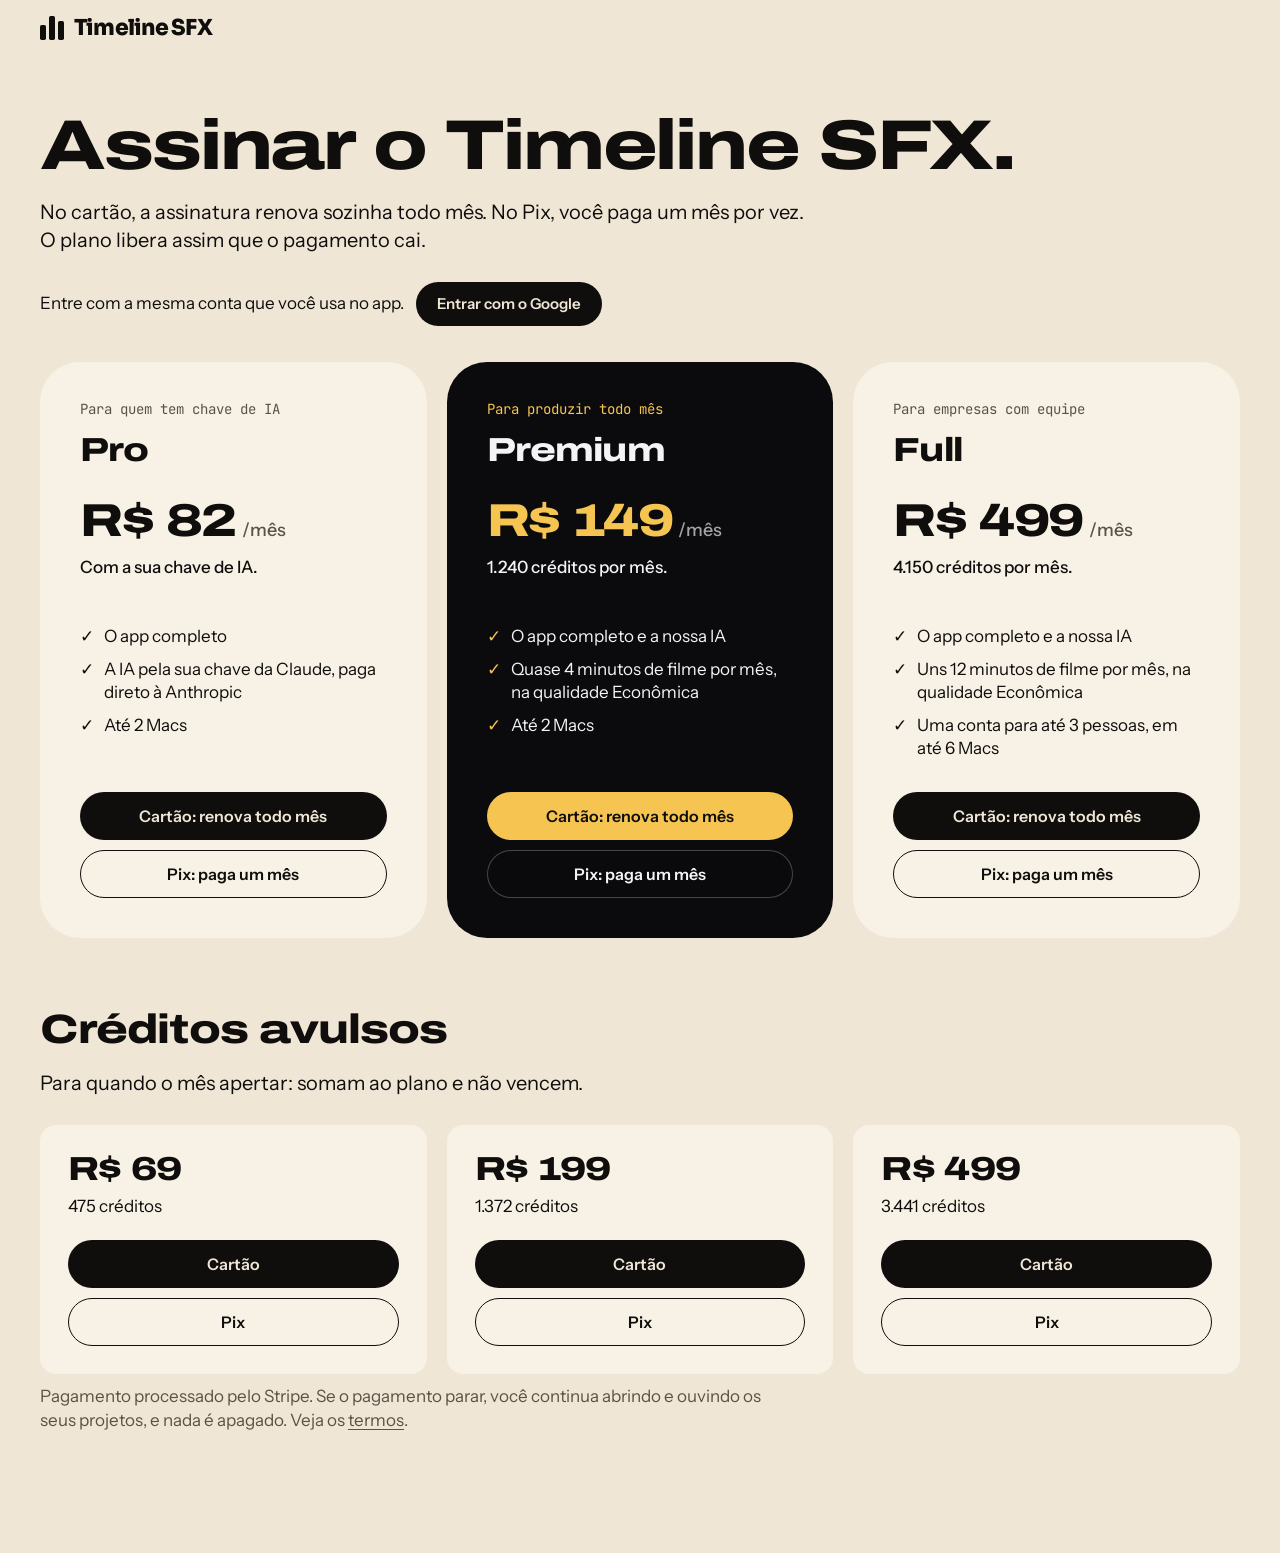
==== assinar.html @ 46980124 "Página de assinar com cartão e Pix pelo Stripe Co-Authored-By: Claude Opus 5.5 <noreply@anthropic.co" ====
<!doctype html>
<html lang="pt-BR">
<head>
<meta charset="utf-8">
<meta name="viewport" content="width=device-width, initial-scale=1">
<meta name="theme-color" content="#EFE6D6">
<link rel="icon" href="data:image/svg+xml,%3Csvg xmlns='http://www.w3.org/2000/svg' viewBox='0 0 32 32'%3E%3Crect width='32' height='32' rx='8' fill='%230B0B0D'/%3E%3Crect x='7' y='14' width='5' height='11' rx='1.5' fill='%23F5C451'/%3E%3Crect x='13.5' y='7' width='5' height='18' rx='1.5' fill='%23F5C451'/%3E%3Crect x='20' y='11' width='5' height='14' rx='1.5' fill='%23F5C451'/%3E%3C/svg%3E">
<link rel="preconnect" href="https://fonts.googleapis.com">
<link rel="preconnect" href="https://fonts.gstatic.com" crossorigin>
<link href="https://fonts.googleapis.com/css2?family=Archivo:wdth,wght@100..125,500..900&family=Instrument+Sans:wght@400..700&family=JetBrains+Mono:wght@400;600&family=Sora:wght@800&display=swap" rel="stylesheet">
<link rel="stylesheet" href="estilo.css">
<title>Assinar · Timeline SFX</title>
<meta name="description" content="Assine o Timeline SFX com cartão ou Pix.">
<meta name="robots" content="noindex">
</head>
<body>
<header class="topo">
  <a class="marca" href="./" aria-label="Timeline SFX, início">
    <span class="barras" aria-hidden="true"><i></i><i></i><i></i></span>
    <span class="nome">Timeline <b>SFX</b></span>
  </a>
</header>
<main class="assinar">
  <h1>Assinar o Timeline SFX.</h1>
  <p class="assinar-lead">No cartão, a assinatura renova sozinha todo mês. No Pix, você paga um mês por vez. O plano libera assim que o pagamento cai.</p>
  <p class="assinar-aviso" id="aviso" role="status" hidden></p>
  <div class="assinar-conta">
    <span id="conta-texto">Entre com a mesma conta que você usa no app.</span>
    <button class="botao botao--tinta botao--p" type="button" id="entrar">Entrar com o Google</button>
    <button class="botao botao--fio botao--p" type="button" id="portal" hidden>Trocar cartão ou cancelar</button>
    <button class="botao botao--fio botao--p" type="button" id="sair" hidden>Trocar de conta</button>
  </div>
  <div class="planos">
      <article class="plano" id="plano-Pro">
        <span class="etiqueta">Para quem tem chave de IA</span>
        <h3>Pro</h3>
        <p class="plano-preco">R$ 82<small>/mês</small></p>
        <p class="plano-nota">Com a sua chave de IA.</p>
        <ul>
          <li>O app completo</li>
          <li>A IA pela sua chave da Claude, paga direto à Anthropic</li>
          <li>Até 2 Macs</li>
        </ul>
        <div class="plano-formas">
          <button class="botao botao--tinta" type="button" data-pagar data-tipo="plano" data-plano="Pro" data-forma="cartao">Cartão: renova todo mês</button>
          <button class="botao botao--fio" type="button" data-pagar data-tipo="plano" data-plano="Pro" data-forma="pix">Pix: paga um mês</button>
        </div>
      </article>
      <article class="plano plano--destaque" id="plano-Premium">
        <span class="etiqueta">Para produzir todo mês</span>
        <h3>Premium</h3>
        <p class="plano-preco">R$ 149<small>/mês</small></p>
        <p class="plano-nota">1.240 créditos por mês.</p>
        <ul>
          <li>O app completo e a nossa IA</li>
          <li>Quase 4 minutos de filme por mês, na qualidade Econômica</li>
          <li>Até 2 Macs</li>
        </ul>
        <div class="plano-formas">
          <button class="botao botao--amarelo" type="button" data-pagar data-tipo="plano" data-plano="Premium" data-forma="cartao">Cartão: renova todo mês</button>
          <button class="botao botao--vidro" type="button" data-pagar data-tipo="plano" data-plano="Premium" data-forma="pix">Pix: paga um mês</button>
        </div>
      </article>
      <article class="plano" id="plano-Full">
        <span class="etiqueta">Para empresas com equipe</span>
        <h3>Full</h3>
        <p class="plano-preco">R$ 499<small>/mês</small></p>
        <p class="plano-nota">4.150 créditos por mês.</p>
        <ul>
          <li>O app completo e a nossa IA</li>
          <li>Uns 12 minutos de filme por mês, na qualidade Econômica</li>
          <li>Uma conta para até 3 pessoas, em até 6 Macs</li>
        </ul>
        <div class="plano-formas">
          <button class="botao botao--tinta" type="button" data-pagar data-tipo="plano" data-plano="Full" data-forma="cartao">Cartão: renova todo mês</button>
          <button class="botao botao--fio" type="button" data-pagar data-tipo="plano" data-plano="Full" data-forma="pix">Pix: paga um mês</button>
        </div>
      </article>
  </div>
  <section class="assinar-creditos" id="creditos">
    <h2>Créditos avulsos</h2>
    <p class="assinar-lead">Para quando o mês apertar: somam ao plano e não vencem.</p>
    <div class="creditos-lista">
      <article class="credito">
        <p class="credito-valor">R$ 69</p>
        <p class="credito-nota">475 créditos</p>
        <div class="plano-formas">
          <button class="botao botao--tinta" type="button" data-pagar data-tipo="creditos" data-valor="69" data-forma="cartao">Cartão</button>
          <button class="botao botao--fio" type="button" data-pagar data-tipo="creditos" data-valor="69" data-forma="pix">Pix</button>
        </div>
      </article>
      <article class="credito">
        <p class="credito-valor">R$ 199</p>
        <p class="credito-nota">1.372 créditos</p>
        <div class="plano-formas">
          <button class="botao botao--tinta" type="button" data-pagar data-tipo="creditos" data-valor="199" data-forma="cartao">Cartão</button>
          <button class="botao botao--fio" type="button" data-pagar data-tipo="creditos" data-valor="199" data-forma="pix">Pix</button>
        </div>
      </article>
      <article class="credito">
        <p class="credito-valor">R$ 499</p>
        <p class="credito-nota">3.441 créditos</p>
        <div class="plano-formas">
          <button class="botao botao--tinta" type="button" data-pagar data-tipo="creditos" data-valor="499" data-forma="cartao">Cartão</button>
          <button class="botao botao--fio" type="button" data-pagar data-tipo="creditos" data-valor="499" data-forma="pix">Pix</button>
        </div>
      </article>
    </div>
  </section>
  <p class="planos-miudo">Pagamento processado pelo Stripe. Se o pagamento parar, você continua abrindo e ouvindo os seus projetos, e nada é apagado. Veja os <a href="termos.html">termos</a>.</p>
</main>
<script src="vendor/supabase.js"></script>
<script src="config.js"></script>
<script type="module" src="assinar.js"></script>
</body>
</html>
---- estilo.css ----
/* Timeline SFX · site. Os valores e o porquê estão em DESIGN.md */
:root {
  --creme: #EFE6D6; --papel: #F7F1E6; --linha: #D9CCB4; --tinta: #0F0E0C; --tinta-2: #5A5345;
  --palco: #0B0B0D; --palco-2: #16161A; --marfim: #F4F4F6; --marfim-2: rgba(244, 244, 246, .66); --amarelo: #F5C451;
  --margem: 40px; --raio: 40px; --raio-p: 16px;
  --titulo: 'Archivo', 'Helvetica Neue', Arial, sans-serif;
  --texto: 'Instrument Sans', 'Helvetica Neue', Arial, sans-serif;
  --mono: 'JetBrains Mono', ui-monospace, Menlo, monospace;
  --logo: 'Sora', 'Helvetica Neue', Arial, sans-serif;
}
*, *::before, *::after { box-sizing: border-box; }
html { -webkit-text-size-adjust: 100%; }
html.lenis, html.lenis body { height: auto; }
.lenis.lenis-smooth { scroll-behavior: auto !important; }
.lenis.lenis-stopped { overflow: hidden; }
body { margin: 0; background: var(--creme); color: var(--tinta); font: 400 17px/1.5 var(--texto); -webkit-font-smoothing: antialiased; }
h1, h2, h3, p, ul, ol, figure { margin: 0; padding: 0; }
ul, ol { list-style: none; }
a { color: inherit; }
video, canvas, img { display: block; max-width: 100%; }
mark { background: var(--amarelo); color: var(--tinta); padding: 0 .14em; border-radius: .12em; -webkit-box-decoration-break: clone; box-decoration-break: clone; }
h1, h2 { font-family: var(--titulo); font-weight: 800; font-stretch: 125%; font-variation-settings: 'wdth' 125; letter-spacing: -.03em; line-height: .96; }
:focus-visible { outline: 3px solid var(--tinta); outline-offset: 3px; border-radius: 6px; }
.cena :focus-visible, .baixar :focus-visible, dialog :focus-visible, .video-palco :focus-visible, .videos :focus-visible { outline-color: var(--amarelo); }
.oculto { position: absolute; width: 1px; height: 1px; overflow: hidden; clip-path: inset(50%); white-space: nowrap; }
.pular { position: fixed; left: 12px; top: -60px; z-index: 50; background: var(--tinta); color: var(--creme); padding: 10px 16px; border-radius: 10px; }
.pular:focus { top: 12px; }

/* botões */
.botao { display: inline-flex; align-items: center; justify-content: center; gap: 10px; min-height: 48px; padding: 0 26px; border-radius: 999px; border: 1.5px solid transparent;
  font: 600 16px/1 var(--texto); text-decoration: none; cursor: pointer; transition: background-color .2s, color .2s, border-color .2s, transform .2s; }
.botao:active { transform: scale(.98); }
.botao svg { width: 22px; height: 22px; fill: none; stroke: currentColor; stroke-width: 2; stroke-linecap: round; stroke-linejoin: round; }
.botao--tinta { background: var(--tinta); color: var(--creme); }
.botao--tinta:hover { background: var(--amarelo); color: var(--tinta); }
.botao--fio { background: transparent; color: var(--tinta); border-color: var(--tinta); }
.botao--fio:hover { background: var(--tinta); color: var(--creme); }
.botao--amarelo { background: var(--amarelo); color: var(--tinta); }
.botao--amarelo:hover { background: var(--marfim); }
.botao--vidro { background: rgba(11, 11, 13, .62); color: var(--marfim); border-color: rgba(244, 244, 246, .26); }
.botao--vidro:hover { background: var(--marfim); color: var(--tinta); }
.botao--branco { background: var(--marfim); color: var(--tinta); }
.botao--branco:hover { background: var(--amarelo); }
.botao--p { min-height: 44px; padding: 0 20px; font-size: 15px; }
.botao--g { min-height: 60px; padding: 0 34px; font-size: 18px; }
.botao--branco svg { fill: initial; stroke: none; }

/* topo */
.topo { position: sticky; top: 0; z-index: 20; display: flex; align-items: center; gap: 32px; padding: 16px var(--margem); background: var(--creme); }
.topo { transition: transform .4s cubic-bezier(.2, .7, .2, 1); }
.topo--fora:not(:focus-within) { transform: translateY(-110%); }
.topo nav { display: flex; gap: 28px; margin-left: auto; }
.topo nav a { text-decoration: none; font-weight: 500; font-size: 16px; padding: 8px 0; }
.topo nav a:hover { text-decoration: underline; text-underline-offset: 4px; }
.marca { display: inline-flex; align-items: center; gap: 10px; text-decoration: none; color: inherit; --a: 24px; }
.barras { display: inline-flex; align-items: flex-end; gap: calc(var(--a) * .14); height: var(--a); }
.barras i { display: block; width: calc(var(--a) * .24); border-radius: calc(var(--a) * .07); background: var(--tinta); }
.barras i:nth-child(1) { height: 62%; } .barras i:nth-child(2) { height: 100%; } .barras i:nth-child(3) { height: 78%; }
.nome { font: 800 22px/1 var(--logo); letter-spacing: -.035em; white-space: nowrap; }
.nome b { font-weight: 800; }

/* herói */
.heroi { padding: 28px var(--margem) 0; }
/* a primeira linha mede 17,9 vezes o corpo: assim o título fica em duas linhas em qualquer largura */
.heroi h1 { font-size: clamp(2rem, calc((100vw - 2 * var(--margem)) / 17.9), 7.6rem); }
.heroi-pe { display: flex; justify-content: space-between; align-items: flex-end; gap: 48px; margin-top: 28px; }
.heroi-pe p { max-width: 54ch; font-size: 20px; line-height: 1.4; }
.heroi-acoes { display: flex; gap: 12px; flex: none; }
.video-cena { margin-top: 32px; perspective: 1600px; }
.video-palco { position: relative; aspect-ratio: 16 / 9; border-radius: var(--raio); overflow: hidden; background: var(--palco); transform-origin: 50% 0; will-change: transform;
  box-shadow: 0 40px 100px rgba(40, 28, 8, .28); }
.video-palco video { width: 100%; height: 100%; object-fit: cover; }
/* nas telas largas os botões moram na coluna vazia à esquerda do filme, sem cobrir imagem nem timeline */
.video-controles { position: absolute; left: 1.7%; top: 31%; width: 13.4%; display: flex; flex-direction: column; gap: 10px; }
.video-controles .botao { min-height: 44px; padding: 0 12px; font-size: 15px; white-space: nowrap; }
#som .corte { display: inline; } #som .onda { display: none; }
#som[aria-pressed="true"] .corte { display: none; } #som[aria-pressed="true"] .onda { display: inline; }
#som path:first-child { fill: currentColor; stroke: none; }
.legenda { margin-top: 14px; font-size: 15px; color: var(--tinta-2); }

/* manifesto */
.manifesto { padding: 150px var(--margem) 150px; }
.manifesto-texto { max-width: 25em; font: 500 clamp(1.75rem, 3.9vw, 4rem)/1.12 var(--texto); letter-spacing: -.02em; }
.manifesto-texto span { transition: none; }
.sons { display: grid; grid-template-columns: repeat(4, 1fr); gap: 10px 32px; margin-top: 88px; font: 800 clamp(1.05rem, 1.75vw, 1.7rem)/1.2 var(--titulo); font-stretch: 112%; font-variation-settings: 'wdth' 112; letter-spacing: -.015em; }
.nota { margin-top: 22px; font-size: 15px; color: var(--tinta-2); }

/* cena 3D */
.cena { height: 520vh; }
.cena-fixa { position: sticky; top: 0; height: 100vh; height: 100svh; padding: var(--inset, 20px); transition: none; }
.cena-palco { position: relative; width: 100%; height: 100%; overflow: hidden; background: var(--palco); color: var(--marfim); border-radius: var(--raio-cena, 40px); }
#cena3d { position: absolute; inset: 0; width: 100%; height: 100%; }
/* escurece o canto do texto: a timeline pode brilhar à vontade atrás dele */
.cena-palco::after { content: ''; position: absolute; inset: 0; z-index: 1; pointer-events: none; background: radial-gradient(70% 62% at 0% 100%, rgba(11, 11, 13, .9) 0%, rgba(11, 11, 13, .72) 46%, rgba(11, 11, 13, 0) 100%); }
.rotulos, .passos, .cena-barra { z-index: 2; }
.rotulos { position: absolute; inset: 0; pointer-events: none; }
.rotulos span { position: absolute; left: 0; top: 0; font: 400 13px/1 var(--mono); color: var(--marfim); white-space: nowrap; opacity: 0; will-change: transform, opacity; }
.passos { position: absolute; left: 48px; bottom: 56px; width: min(820px, calc(100% - 96px)); }
.passo { position: absolute; left: 0; bottom: 0; width: 100%; opacity: 0; transform: translateY(26px); will-change: transform, opacity; }
.passo-n { font: 400 15px/1 var(--mono); color: var(--amarelo); }
.passo h2 { margin-top: 14px; font-size: clamp(2.8rem, 6.4vw, 6.6rem); }
.passo p { margin-top: 16px; max-width: 36ch; font-size: 20px; line-height: 1.38; color: var(--marfim); }
.passo-dado { display: inline-block; margin-top: 18px; font: 400 15px/1 var(--mono); color: var(--marfim-2); }
.cena-barra { position: absolute; right: 48px; bottom: 60px; width: 160px; height: 2px; background: rgba(244, 244, 246, .2); }
.cena-barra i { display: block; height: 100%; width: 100%; background: var(--amarelo); transform: scaleX(0); transform-origin: 0 50%; }

/* modelo aberto */
.aberto { padding: 150px var(--margem) 0; }
.aberto-topo { display: grid; grid-template-columns: 1.5fr 1fr; gap: 48px; align-items: end; }
.aberto h2 { font-size: clamp(2.5rem, 5.5vw, 6.2rem); }
.aberto-topo p { font-size: 20px; line-height: 1.4; max-width: 40ch; }
.aberto-grade { display: grid; grid-template-columns: 1.1fr 1fr; gap: 20px; margin-top: 64px; }
.card--biblioteca { background: var(--palco); color: var(--marfim); border-radius: var(--raio); padding: 44px; display: flex; flex-direction: column; min-height: 460px; }
.etiqueta { font: 400 14px/1 var(--mono); color: var(--amarelo); }
.card--biblioteca h3 { margin-top: 18px; font: 800 clamp(1.8rem, 3vw, 2.9rem)/1.02 var(--titulo); font-stretch: 125%; font-variation-settings: 'wdth' 125; letter-spacing: -.025em; }
.card--biblioteca p { margin-top: 16px; max-width: 42ch; font-size: 19px; line-height: 1.4; color: var(--marfim-2); }
.bib-medidor { margin-top: 32px; }
.bib-rotulo { font: 600 14px/1 var(--mono); color: var(--amarelo); }
.bib-barras { display: flex; align-items: flex-end; gap: 6px; height: 96px; margin-top: 12px; border-bottom: 1px solid rgba(244, 244, 246, .26); }
.bib-barras i { flex: 1; height: calc(var(--n) * 8.33%); border-radius: 4px 4px 0 0; background: var(--amarelo); opacity: calc(.2 + var(--n) * .066); }
.bib-eixo { display: flex; justify-content: space-between; gap: 16px; margin-top: 10px; font: 400 14px/1.25 var(--mono); color: var(--marfim-2); }
.bib-dicas { margin-top: 36px; }
.bib-dicas h4 { font: 600 21px/1.2 var(--texto); }
.bib-dicas ol { counter-reset: dica; display: grid; gap: 12px; margin-top: 16px; max-width: 54ch; font-size: 18px; line-height: 1.38; }
.bib-dicas li { counter-increment: dica; display: grid; grid-template-columns: 30px 1fr; color: var(--marfim); }
.bib-dicas li::before { content: counter(dica); font: 600 16px/1.55 var(--mono); color: var(--amarelo); }
.arquivos { margin-top: auto; padding-top: 18px; display: grid; gap: 10px; font: 400 15px/1.3 var(--mono); }
.arquivos li::before { content: '✓'; color: var(--amarelo); margin-right: 12px; }
.conectores { display: grid; grid-auto-rows: 1fr; background: var(--papel); border-radius: var(--raio); padding: 12px 44px; }
.conectores li { display: flex; flex-direction: column; justify-content: center; gap: 4px; padding: 26px 0; border-top: 1px solid var(--linha); }
.conectores li:first-child { border-top: 0; }
.conectores b { font: 800 clamp(1.4rem, 2.2vw, 2.1rem)/1.1 var(--titulo); font-stretch: 118%; font-variation-settings: 'wdth' 118; letter-spacing: -.02em; }
.conectores span { font-size: 17px; color: var(--tinta-2); }

/* valores */
.valores { padding: 150px var(--margem) 150px; }
.valores h2 { font-size: clamp(2.5rem, 5.5vw, 6.2rem); }
.planos { display: grid; grid-template-columns: repeat(3, 1fr); gap: 20px; margin-top: 64px; }
.plano { display: flex; flex-direction: column; background: var(--papel); border-radius: var(--raio); padding: 40px; }
.plano--destaque { background: var(--palco); color: var(--marfim); }
.plano .etiqueta { color: var(--tinta-2); }
.plano--destaque .etiqueta { color: var(--amarelo); }
.plano h3 { margin-top: 18px; font: 800 clamp(1.7rem, 2.6vw, 2.6rem)/1.02 var(--titulo); font-stretch: 125%; font-variation-settings: 'wdth' 125; letter-spacing: -.025em; }
.plano-preco { margin-top: 30px; font: 800 clamp(2.4rem, 3.6vw, 4.4rem)/1 var(--titulo); font-stretch: 125%; font-variation-settings: 'wdth' 125; letter-spacing: -.03em; white-space: nowrap; }
.plano-preco small { margin-left: 6px; font: 500 18px/1 var(--texto); font-stretch: 100%; font-variation-settings: normal; letter-spacing: 0; color: var(--tinta-2); }
.plano--destaque .plano-preco { color: var(--amarelo); }
.plano--destaque .plano-preco small { color: var(--marfim-2); }
.plano-nota { margin-top: 12px; min-height: 2.8em; font-size: 17px; font-weight: 500; line-height: 1.4; }
.plano ul { display: grid; gap: 10px; margin: 22px 0 32px; font-size: 17px; line-height: 1.35; }
.plano li { display: grid; grid-template-columns: 24px 1fr; }
.plano li::before { content: '✓'; }
.plano--destaque li::before { color: var(--amarelo); }
.plano .botao { margin-top: auto; }
.planos-sons { margin-top: 32px; max-width: 68ch; font-size: 20px; line-height: 1.4; }
.planos-sons b { font-weight: 600; background: var(--amarelo); padding: 0 .14em; border-radius: .12em; }
.planos-miudo { margin-top: 10px; max-width: 68ch; font-size: 17px; line-height: 1.45; color: var(--tinta-2); }
.valores-grade { display: grid; grid-template-columns: 1fr 1.1fr; margin-top: 72px; border-top: 2px solid var(--tinta); }
.valor { padding: 40px 0 0; }
.valor--creditos { padding-left: 56px; border-left: 1px solid var(--linha); }
.valor--chaves { padding-right: 56px; }
.valor h3 { font: 600 20px/1.3 var(--texto); }
.valor-grande { margin: 26px 0 12px; font: 800 clamp(2.1rem, 4vw, 4.6rem)/1.05 var(--titulo); font-stretch: 125%; font-variation-settings: 'wdth' 125; letter-spacing: -.03em; }
.valor-grande b { background: var(--amarelo); padding: 0 .12em; border-radius: .1em; font-weight: 800; white-space: nowrap; }
.valor table { width: 100%; margin-top: 14px; border-collapse: collapse; }
.valor th, .valor td { padding: 18px 0; border-bottom: 1px solid var(--linha); text-align: left; font: 800 clamp(1.3rem, 2.3vw, 2.2rem)/1 var(--titulo); font-stretch: 118%; font-variation-settings: 'wdth' 118; letter-spacing: -.02em; }
.valor td { text-align: right; font: 500 clamp(1.05rem, 1.5vw, 1.4rem)/1 var(--texto); letter-spacing: 0; font-stretch: 100%; font-variation-settings: normal; }

/* baixar */
.baixar { padding: 0 20px 20px; }
.baixar-palco { background: var(--palco); color: var(--marfim); border-radius: var(--raio); padding: 96px 40px 44px; display: flex; flex-direction: column; align-items: center; text-align: center; }
.marca--grande { --a: clamp(52px, 8.6vw, 128px); gap: clamp(14px, 2vw, 30px); }
.marca--grande .barras i { background: var(--amarelo); box-shadow: 0 0 40px rgba(245, 196, 81, .45); }
.marca--grande .nome { font-size: clamp(2.7rem, 9.2vw, 9.4rem); letter-spacing: -.04em; }
.marca--grande .nome b { color: var(--amarelo); }
.baixar-caixa { margin-top: 56px; display: flex; flex-direction: column; align-items: center; width: 100%; max-width: 760px; }
.baixar-passos, .baixar-miudo { max-width: 560px; }
.baixar-caixa[hidden] { display: none; }
.baixar-frase { font-size: clamp(1.3rem, 2.2vw, 1.8rem); font-weight: 500; line-height: 1.25; margin-bottom: 26px; }
.baixar-miudo { margin-top: 16px; font-size: 15px; color: var(--marfim-2); }
.baixar-aviso { margin-top: 12px; font-size: 16px; color: var(--amarelo); min-height: 1.5em; }
.baixar-passos { margin-top: 28px; padding: 22px 26px; border-radius: var(--raio-p); background: var(--palco-2); text-align: left; counter-reset: p; display: grid; gap: 12px; font-size: 16px; line-height: 1.42; }
.baixar-passos li { counter-increment: p; display: grid; grid-template-columns: 26px 1fr; }
.baixar-passos li::before { content: counter(p); font: 600 15px/1.5 var(--mono); color: var(--amarelo); }
.link-sair { margin-top: 18px; background: none; border: 0; color: var(--marfim-2); font: 500 15px/1 var(--texto); text-decoration: underline; text-underline-offset: 3px; cursor: pointer; padding: 10px; }
.link-sair:hover { color: var(--marfim); }
.baixar-req { margin-top: 60px; font: 400 14px/1.4 var(--mono); color: var(--marfim-2); }

.rodape { display: flex; justify-content: space-between; gap: 16px; padding: 28px var(--margem); font-size: 15px; color: var(--tinta-2); }
.rodape a { text-underline-offset: 3px; }
.rodape-links { display: flex; flex-wrap: wrap; gap: 8px 24px; }

/* privacidade e termos */
.doc { max-width: 760px; margin: 0 auto; padding: 48px var(--margem) 110px; }
.doc h1 { font-size: clamp(2.4rem, 5.4vw, 4.4rem); }
.doc h2 { margin-top: 44px; font: 600 23px/1.3 var(--texto); font-stretch: 100%; font-variation-settings: normal; letter-spacing: 0; }
.doc p, .doc li { margin-top: 12px; }
.doc ul { list-style: disc; padding-left: 1.3em; }
.doc a { text-underline-offset: 3px; }
.doc-data { color: var(--tinta-2); font-size: 15px; margin-bottom: 28px; }

/* vídeos em pé (10/11): o overview e a apresentação; tocam no mesmo diálogo do review */
.videos { padding: 150px var(--margem) 0; }
.videos h2 { font-size: clamp(2.5rem, 5.5vw, 6.2rem); }
.videos-grade { display: grid; grid-template-columns: 1fr 1fr; gap: 20px; margin-top: 64px; }
.video-card { display: grid; grid-template-columns: minmax(150px, 240px) 1fr; gap: 32px; align-items: end; background: var(--palco); color: var(--marfim); border-radius: var(--raio); padding: 28px; }
.video-capa { position: relative; display: block; width: 100%; padding: 0; border: 0; border-radius: 20px; overflow: hidden; background: #000; cursor: pointer; aspect-ratio: 9 / 16; }
.video-capa img { display: block; width: 100%; height: 100%; object-fit: cover; transition: transform .5s ease; }
.video-capa:hover img { transform: scale(1.03); }
.video-play { position: absolute; left: 50%; top: 50%; width: 64px; height: 64px; margin: -32px 0 0 -32px; border-radius: 50%; background: var(--amarelo); color: var(--tinta); display: grid; place-items: center; }
.video-play svg { width: 24px; height: 24px; margin-left: 3px; fill: currentColor; }
.video-texto h3 { margin-top: 14px; font: 800 clamp(1.5rem, 2.2vw, 2.2rem)/1.04 var(--titulo); font-stretch: 125%; font-variation-settings: 'wdth' 125; letter-spacing: -.025em; }
.video-texto p { margin-top: 14px; max-width: 36ch; font-size: 18px; line-height: 1.4; color: var(--marfim-2); }
.video-texto .botao { margin-top: 24px; }

/* a página de assinar */
.assinar { padding: 56px var(--margem) 120px; }
.assinar h1 { font: 800 clamp(2.5rem, 5.5vw, 5.2rem)/.96 var(--titulo); font-stretch: 125%; font-variation-settings: 'wdth' 125; letter-spacing: -.03em; }
.assinar h2 { font: 800 clamp(1.8rem, 3.2vw, 3rem)/1 var(--titulo); font-stretch: 125%; font-variation-settings: 'wdth' 125; letter-spacing: -.025em; }
.assinar-lead { margin-top: 18px; max-width: 60ch; font-size: 20px; line-height: 1.4; }
.assinar-aviso { margin-top: 24px; padding: 16px 20px; border-radius: var(--raio-p); background: var(--amarelo); color: var(--tinta); font-size: 17px; font-weight: 600; line-height: 1.35; }
.assinar-conta { display: flex; flex-wrap: wrap; align-items: center; gap: 12px; margin-top: 28px; font-size: 17px; }
.assinar-conta [hidden] { display: none; }
.assinar .planos { margin-top: 36px; }
.plano-formas { display: grid; gap: 10px; margin-top: auto; }
.plano--escolhido { outline: 3px solid var(--amarelo); outline-offset: 3px; }
.plano-assinar { display: block; margin-top: 12px; text-align: center; font-size: 16px; font-weight: 600; text-underline-offset: 3px; }
.assinar-creditos { margin-top: 72px; }
.creditos-lista { display: grid; grid-template-columns: repeat(3, 1fr); gap: 20px; margin-top: 28px; }
.credito { display: flex; flex-direction: column; background: var(--papel); border-radius: var(--raio-p); padding: 28px; }
.credito-valor { font: 800 clamp(1.8rem, 2.6vw, 2.6rem)/1 var(--titulo); font-stretch: 125%; font-variation-settings: 'wdth' 125; letter-spacing: -.02em; }
.credito-nota { margin: 8px 0 20px; font-size: 17px; }
.assinar .planos-miudo a { text-underline-offset: 3px; }

/* review */
dialog#d-review { border: 0; padding: 0; background: transparent; max-width: none; max-height: none; }
dialog#d-review::backdrop { background: rgba(11, 11, 13, .9); }
dialog#d-review video { height: min(90vh, 900px); height: min(90svh, 900px); width: auto; border-radius: 22px; background: #000; }
.fechar { position: fixed; top: 18px; right: 18px; width: 48px; height: 48px; border-radius: 50%; border: 0; background: var(--marfim); color: var(--tinta); cursor: pointer; display: grid; place-items: center; }
.fechar svg { width: 22px; height: 22px; fill: none; stroke: currentColor; stroke-width: 2.2; stroke-linecap: round; }

@media (max-width: 1200px) {
  .video-palco { aspect-ratio: auto; }
  .video-palco video { aspect-ratio: 16 / 9; height: auto; }
  .video-controles { position: static; width: auto; flex-direction: row; justify-content: center; padding: 14px; background: var(--palco); }
  .video-controles .botao { padding: 0 22px; }
}
@media (max-width: 1100px) {
  .videos-grade { grid-template-columns: 1fr; }
  .planos { grid-template-columns: 1fr; }
  .creditos-lista { grid-template-columns: 1fr; }
  .plano--destaque { order: -1; }
  .plano-nota { min-height: 0; }
}
@media (max-width: 860px) {
  .topo nav { display: none; }
  .topo .botao { margin-left: auto; }
}
/* tela em pé: o começo das trilhas fica fora do quadro, então os nomes saem */
@media (max-aspect-ratio: 1/1) { .rotulos { display: none; } }
@media (max-width: 1000px) {
  .heroi-pe { flex-direction: column; align-items: flex-start; gap: 22px; }
  .aberto-topo, .aberto-grade { grid-template-columns: 1fr; }
  .aberto-topo { gap: 22px; }
  .sons { grid-template-columns: repeat(2, 1fr); }
  .valores-grade { grid-template-columns: 1fr; }
  .valor--creditos { padding-left: 0; border-left: 0; }
  .valor--chaves { padding-right: 0; padding-bottom: 40px; border-bottom: 1px solid var(--linha); }
}
@media (max-width: 680px) {
  :root { --margem: 20px; --raio: 28px; }
  body { font-size: 17px; }
  .topo { gap: 12px; padding-block: 12px; }
  .topo nav { display: none; }
  .topo .botao { margin-left: auto; }
  .nome { font-size: 20px; }
  .heroi { padding-top: 16px; }
  .heroi h1 { font-size: 10.1vw; }
  .heroi-pe p { font-size: 18px; }
  .heroi-acoes { width: 100%; flex-direction: column; }
  .heroi-acoes .botao { width: 100%; }
  .video-controles { flex-direction: column; }
  .video-controles .botao { width: 100%; }
  .cena-palco::after { background: linear-gradient(to top, rgba(11, 11, 13, .92) 0%, rgba(11, 11, 13, .7) 34%, rgba(11, 11, 13, 0) 62%); }
  .manifesto { padding-block: 96px; }
  .sons { margin-top: 56px; gap: 12px 18px; }
  .cena-fixa { padding: 10px; }
  .passos { left: 24px; bottom: 44px; width: calc(100% - 48px); }
  .passo p { font-size: 18px; }
  .cena-barra { left: 24px; right: 24px; width: auto; bottom: 24px; }
  .aberto { padding-top: 96px; }
  .card--biblioteca { padding: 30px; min-height: 0; }
  .conectores { padding: 4px 28px; }
  .arquivos { font-size: 13px; }
  .bib-dicas ol { font-size: 17px; }
  .bib-eixo { font-size: 12px; }
  .videos { padding-top: 96px; }
  .video-card { grid-template-columns: 118px 1fr; gap: 18px; padding: 20px; align-items: center; }
  .video-play { width: 46px; height: 46px; margin: -23px 0 0 -23px; }
  .video-play svg { width: 18px; height: 18px; }
  .video-texto .etiqueta { font-size: 12px; }
  .video-texto h3 { font-size: 1.35rem; }
  .video-texto p { font-size: 16px; }
  .video-texto .botao { width: 100%; padding: 0 14px; }
  .valores { padding-block: 96px; }
  .plano { padding: 30px; }
  .plano .botao { width: 100%; }
  .baixar { padding: 0 10px 10px; }
  .baixar-palco { padding: 64px 22px 32px; }
  .baixar-caixa .botao { width: 100%; }
  .rodape { flex-direction: column; }
}

/* sem movimento: tudo parado, os passos em lista */
.sem-movimento .cena { height: auto; }
.sem-movimento .cena-fixa { position: static; height: auto; padding: 20px var(--margem); }
.sem-movimento .cena-palco { height: auto; padding: 56px 40px; }
.sem-movimento #cena3d, .sem-movimento .rotulos, .sem-movimento .cena-barra { display: none; }
.sem-movimento .passos { position: static; width: 100%; display: grid; gap: 56px; }
.sem-movimento .passo { position: static; opacity: 1; transform: none; }
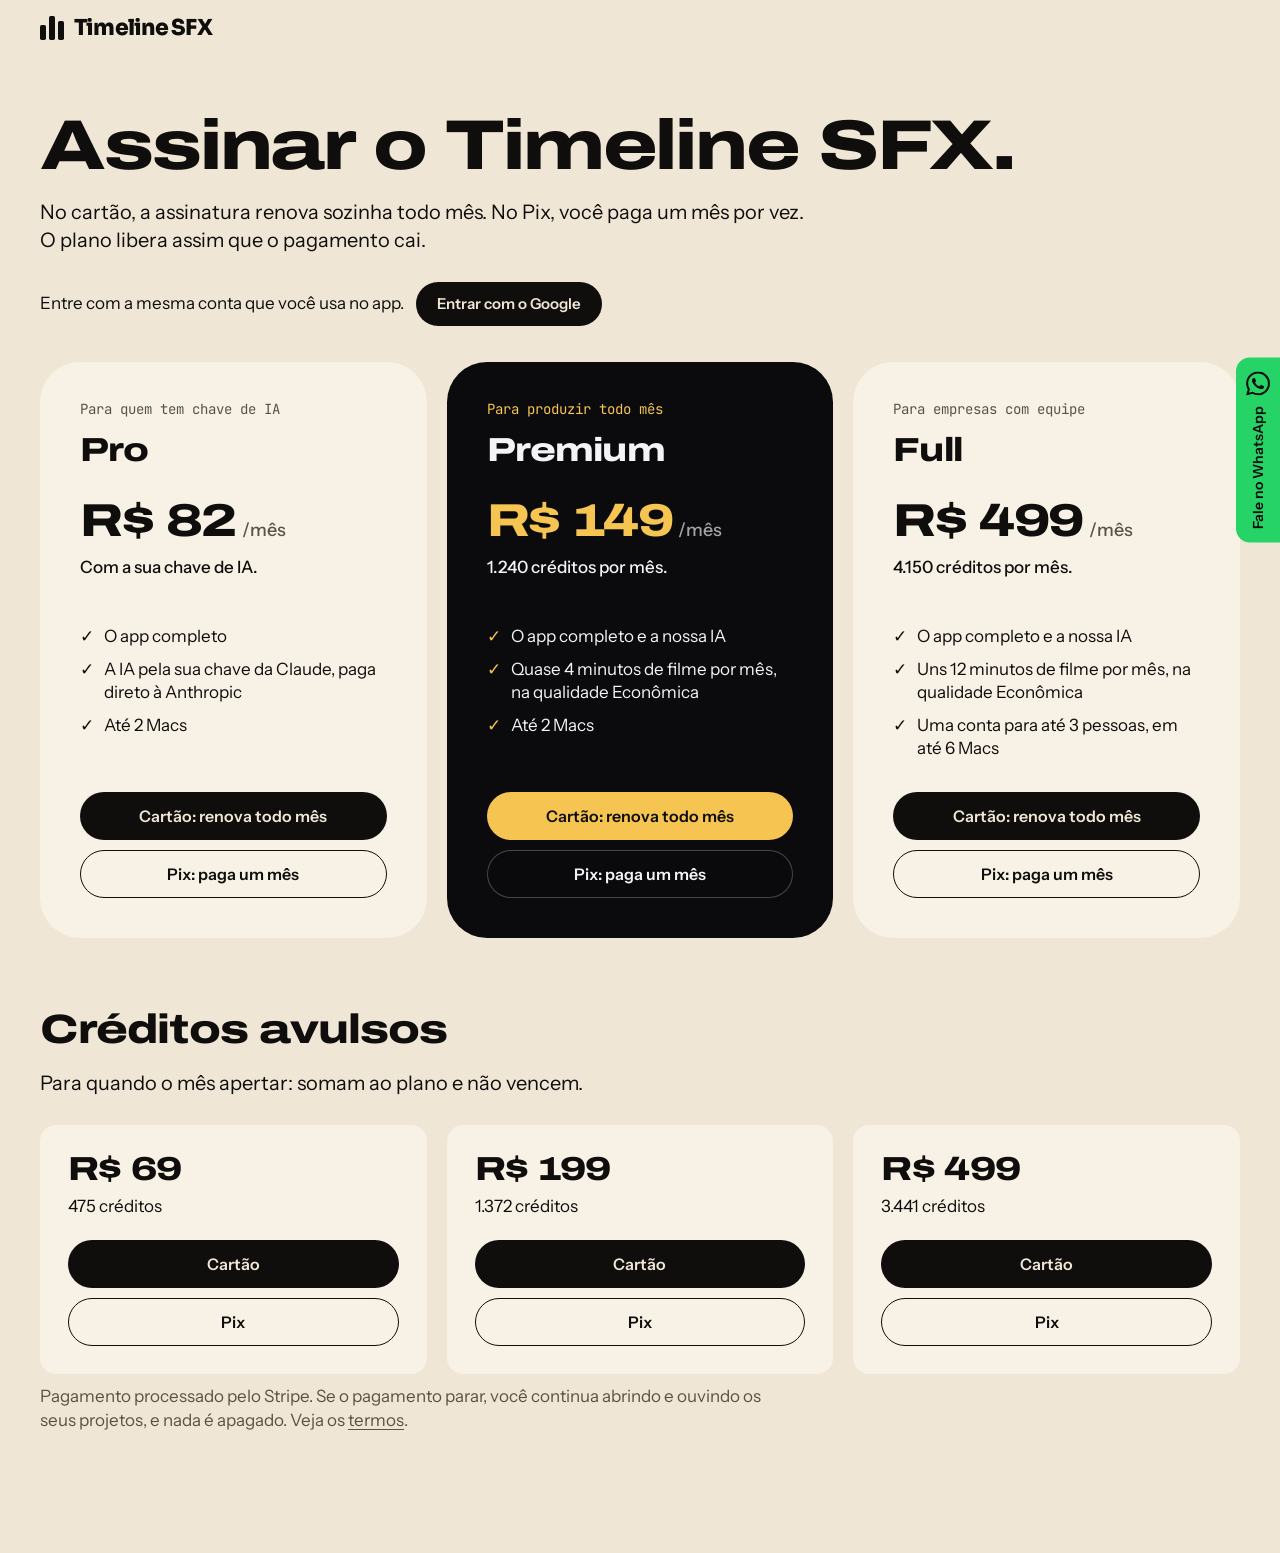
==== commit a73fe1f4: "WhatsApp na lateral do site Co-Authored-By: Claude Opus 5.5 <noreply@anthropic.com>" ====
--- a/assinar.html
+++ b/assinar.html
@@ -109,6 +109,11 @@
   </section>
   <p class="planos-miudo">Pagamento processado pelo Stripe. Se o pagamento parar, você continua abrindo e ouvindo os seus projetos, e nada é apagado. Veja os <a href="termos.html">termos</a>.</p>
 </main>
+<a class="whats" href="https://wa.me/5541991566444?text=Ol%C3%A1!%20Vim%20pelo%20site%20do%20Timeline%20SFX%20e%20quero%20saber%20mais." target="_blank" rel="noopener" aria-label="Falar pelo WhatsApp">
+  <svg viewBox="0 0 24 24" aria-hidden="true"><path d="M17.472 14.382c-.297-.149-1.758-.867-2.03-.967-.273-.099-.471-.148-.67.15-.197.297-.767.966-.94 1.164-.173.199-.347.223-.644.075-.297-.15-1.255-.463-2.39-1.475-.883-.788-1.48-1.761-1.653-2.059-.173-.297-.018-.458.13-.606.134-.133.298-.347.446-.52.149-.174.198-.298.298-.497.099-.198.05-.371-.025-.52-.075-.149-.669-1.612-.916-2.207-.242-.579-.487-.5-.669-.51-.173-.008-.371-.01-.57-.01-.198 0-.52.074-.792.372-.272.297-1.04 1.016-1.04 2.479 0 1.462 1.065 2.875 1.213 3.074.149.198 2.096 3.2 5.077 4.487.709.306 1.262.489 1.694.625.712.227 1.36.195 1.871.118.571-.085 1.758-.719 2.006-1.413.248-.694.248-1.289.173-1.413-.074-.124-.272-.198-.57-.347m-5.421 7.403h-.004a9.87 9.87 0 01-5.031-1.378l-.361-.214-3.741.982.998-3.648-.235-.374a9.86 9.86 0 01-1.51-5.26c.001-5.45 4.436-9.884 9.888-9.884 2.64 0 5.122 1.03 6.988 2.898a9.825 9.825 0 012.893 6.994c-.003 5.45-4.437 9.884-9.885 9.884m8.413-18.297A11.815 11.815 0 0012.05 0C5.495 0 .16 5.335.157 11.892c0 2.096.547 4.142 1.588 5.945L.057 24l6.305-1.654a11.882 11.882 0 005.683 1.448h.005c6.554 0 11.89-5.335 11.893-11.893a11.821 11.821 0 00-3.48-8.413z"/></svg>
+  <span>Fale no WhatsApp</span>
+</a>
+
 <script src="vendor/supabase.js"></script>
 <script src="config.js"></script>
 <script type="module" src="assinar.js"></script>
--- a/estilo.css
+++ b/estilo.css
@@ -101,7 +101,7 @@
 .passo h2 { margin-top: 14px; font-size: clamp(2.8rem, 6.4vw, 6.6rem); }
 .passo p { margin-top: 16px; max-width: 36ch; font-size: 20px; line-height: 1.38; color: var(--marfim); }
 .passo-dado { display: inline-block; margin-top: 18px; font: 400 15px/1 var(--mono); color: var(--marfim-2); }
-.cena-barra { position: absolute; right: 48px; bottom: 60px; width: 160px; height: 2px; background: rgba(244, 244, 246, .2); }
+.cena-barra { position: absolute; right: 48px; bottom: 84px; width: 160px; height: 2px; background: rgba(244, 244, 246, .2); }
 .cena-barra i { display: block; height: 100%; width: 100%; background: var(--amarelo); transform: scaleX(0); transform-origin: 0 50%; }
 
 /* modelo aberto */
@@ -198,6 +198,22 @@
 .doc a { text-underline-offset: 3px; }
 .doc-data { color: var(--tinta-2); font-size: 15px; margin-bottom: 28px; }
 
+/* o WhatsApp, preso na lateral direita */
+.whats { position: fixed; right: 0; top: 50%; z-index: 30; display: flex; flex-direction: column; align-items: center; gap: 10px; padding: 14px 10px; transform: translateY(-50%); border-radius: 14px 0 0 14px; background: #25D366; color: var(--tinta); font: 600 14px/1 var(--texto); text-decoration: none; transition: padding .25s ease; }
+.whats:hover { padding-right: 16px; }
+.whats:focus-visible { outline: 3px solid var(--tinta); outline-offset: 2px; }
+.whats svg { width: 24px; height: 24px; fill: currentColor; }
+.whats span { writing-mode: vertical-rl; transform: rotate(180deg); }
+
+/* a voz presa à rolagem (voz.js): o disco gira com a locução, para os dois lados */
+.voz { position: fixed; right: 20px; bottom: 20px; z-index: 30; display: inline-flex; align-items: center; gap: 10px; min-height: 48px; padding: 0 18px 0 7px; border-radius: 999px; border: 1.5px solid rgba(244, 244, 246, .24); background: var(--palco); color: var(--marfim); font: 600 15px/1 var(--texto); cursor: pointer; }
+.voz:hover { border-color: var(--amarelo); }
+.voz:focus-visible { outline-color: var(--amarelo); }
+.voz[aria-pressed="true"] { border-color: var(--amarelo); }
+.voz:disabled { opacity: .6; cursor: default; }
+.voz-disco { position: relative; flex: none; width: 34px; height: 34px; border-radius: 50%; background: radial-gradient(circle, var(--amarelo) 0 19%, var(--palco) 20% 25%, transparent 26%), repeating-radial-gradient(circle, #33333b 0 1px, #17171b 1px 3px); }
+.voz-disco::after { content: ''; position: absolute; left: 50%; top: 2px; width: 2px; height: 7px; margin-left: -1px; border-radius: 1px; background: var(--marfim); }
+
 /* vídeos em pé (10/11): o overview e a apresentação; tocam no mesmo diálogo do review */
 .videos { padding: 150px var(--margem) 0; }
 .videos h2 { font-size: clamp(2.5rem, 5.5vw, 6.2rem); }
@@ -284,15 +300,19 @@
   .manifesto { padding-block: 96px; }
   .sons { margin-top: 56px; gap: 12px 18px; }
   .cena-fixa { padding: 10px; }
-  .passos { left: 24px; bottom: 44px; width: calc(100% - 48px); }
+  .passos { left: 24px; bottom: 96px; width: calc(100% - 48px); }
   .passo p { font-size: 18px; }
-  .cena-barra { left: 24px; right: 24px; width: auto; bottom: 24px; }
+  .cena-barra { left: 24px; right: 24px; width: auto; bottom: 76px; }
   .aberto { padding-top: 96px; }
   .card--biblioteca { padding: 30px; min-height: 0; }
   .conectores { padding: 4px 28px; }
   .arquivos { font-size: 13px; }
   .bib-dicas ol { font-size: 17px; }
   .bib-eixo { font-size: 12px; }
+  .voz { right: 12px; bottom: 12px; }
+  .whats { padding: 11px 7px; }
+  .whats svg { width: 22px; height: 22px; }
+  .whats span { display: none; }
   .videos { padding-top: 96px; }
   .video-card { grid-template-columns: 118px 1fr; gap: 18px; padding: 20px; align-items: center; }
   .video-play { width: 46px; height: 46px; margin: -23px 0 0 -23px; }
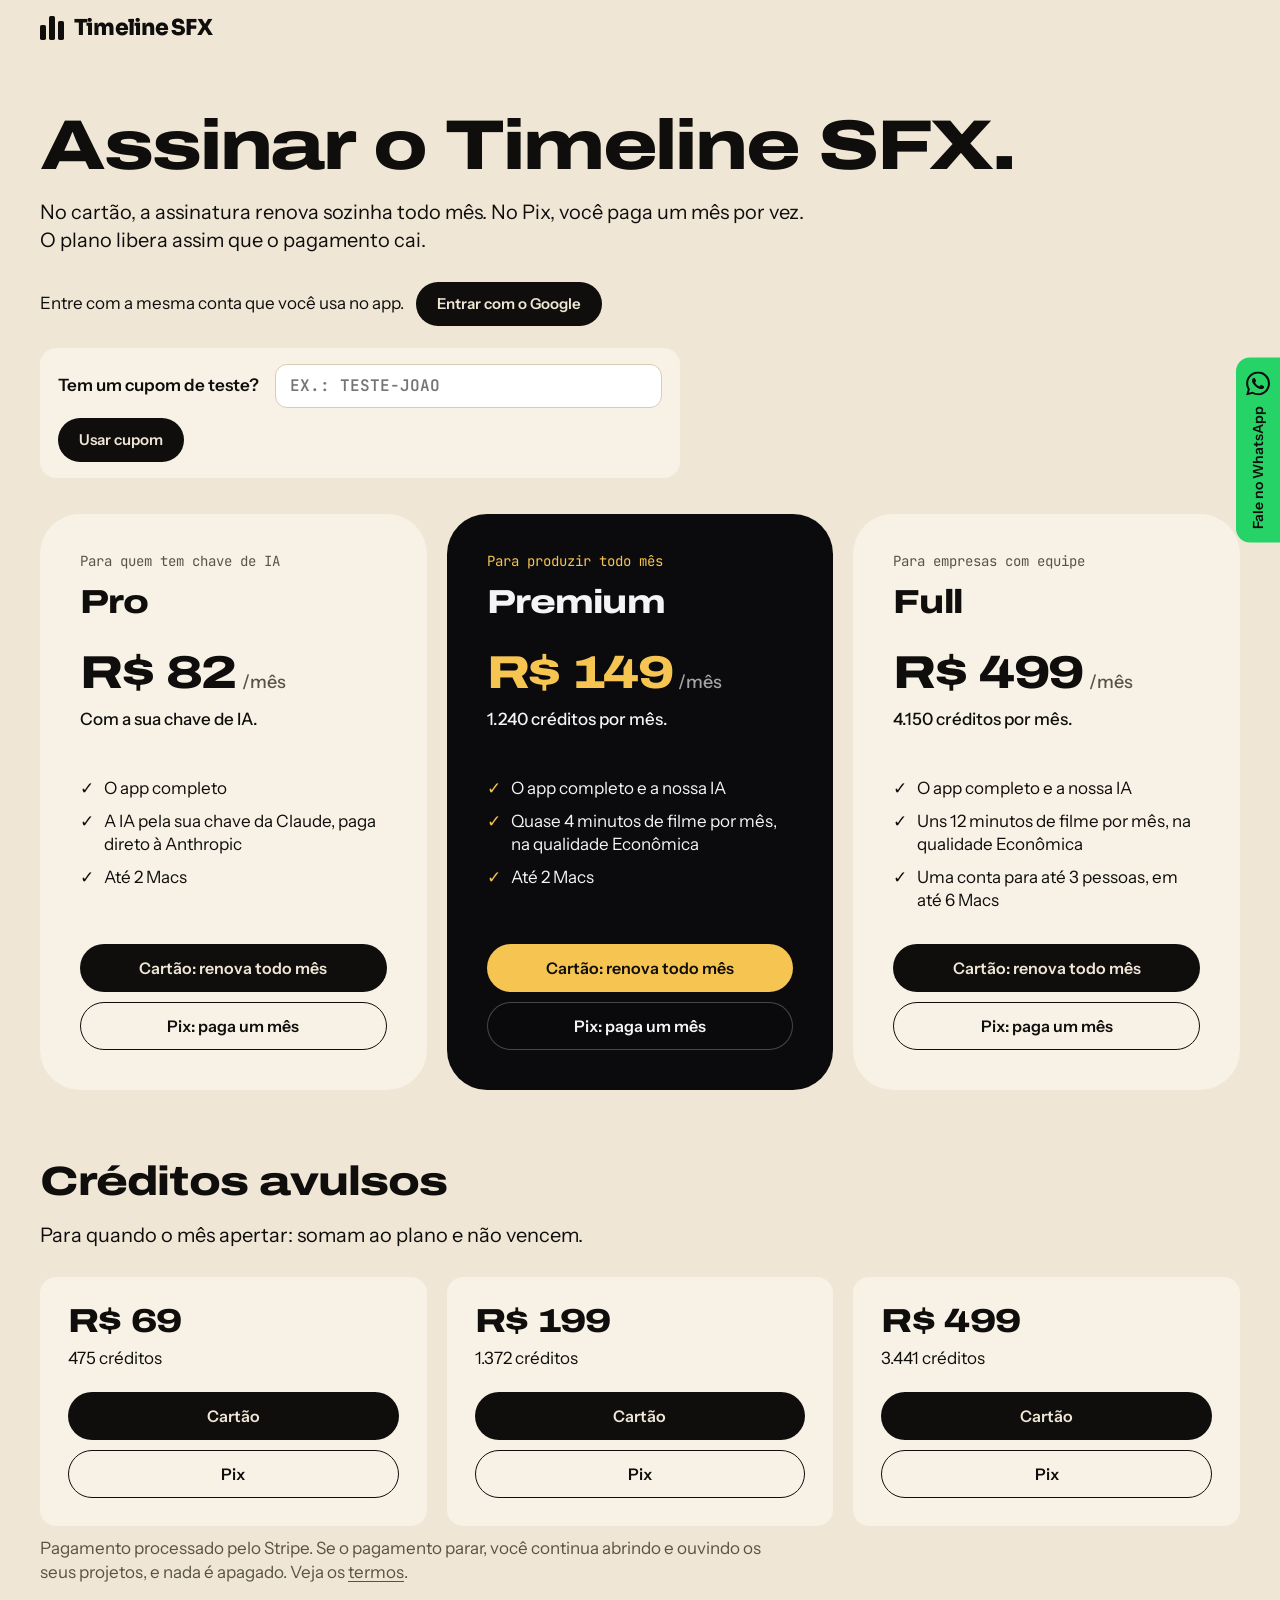
==== commit 5a5229ad: "Cupons de teste: página do estúdio para criar e campo para usar Co-Authored-By: Claude Opus 5.5 <nor" ====
--- a/assinar.html
+++ b/assinar.html
@@ -30,6 +30,11 @@
     <button class="botao botao--fio botao--p" type="button" id="portal" hidden>Trocar cartão ou cancelar</button>
     <button class="botao botao--fio botao--p" type="button" id="sair" hidden>Trocar de conta</button>
   </div>
+  <form class="assinar-cupom" id="cupom">
+    <label for="cupom-codigo">Tem um cupom de teste?</label>
+    <input id="cupom-codigo" name="codigo" autocomplete="off" autocapitalize="characters" spellcheck="false" placeholder="Ex.: TESTE-JOAO" maxlength="40" required>
+    <button class="botao botao--tinta botao--p" type="submit">Usar cupom</button>
+  </form>
   <div class="planos">
       <article class="plano" id="plano-Pro">
         <span class="etiqueta">Para quem tem chave de IA</span>
@@ -77,6 +82,13 @@
         </div>
       </article>
   </div>
+  <section class="assinar-creditos" id="teste" hidden>
+    <h2>Teste de pagamento</h2>
+    <p class="assinar-lead">R$ 1 no Pix, só para a conta do estúdio. Serve para conferir o caminho inteiro: pagamento, liberação e e-mails.</p>
+    <div class="plano-formas" style="max-width:360px;margin-top:20px">
+      <button class="botao botao--tinta" type="button" data-pagar data-tipo="teste" data-forma="pix">Pix de teste: R$ 1</button>
+    </div>
+  </section>
   <section class="assinar-creditos" id="creditos">
     <h2>Créditos avulsos</h2>
     <p class="assinar-lead">Para quando o mês apertar: somam ao plano e não vencem.</p>
--- a/estilo.css
+++ b/estilo.css
@@ -237,6 +237,18 @@
 .assinar-conta { display: flex; flex-wrap: wrap; align-items: center; gap: 12px; margin-top: 28px; font-size: 17px; }
 .assinar-conta [hidden] { display: none; }
 .assinar .planos { margin-top: 36px; }
+.assinar-cupom { display: flex; flex-wrap: wrap; align-items: center; gap: 10px 12px; margin-top: 22px; padding: 16px 18px; border-radius: var(--raio-p); background: var(--papel); max-width: 640px; }
+.assinar-cupom label { font-size: 17px; font-weight: 600; margin-right: 4px; }
+.assinar-cupom input, .cupons-form input { flex: 1 1 180px; min-height: 44px; padding: 0 14px; border: 1.5px solid var(--linha); border-radius: 12px; background: #fff; font: 600 16px/1 var(--mono); color: var(--tinta); text-transform: uppercase; }
+.cupons-form { display: grid; grid-template-columns: repeat(auto-fit, minmax(170px, 1fr)); gap: 14px; margin-top: 28px; padding: 22px; border-radius: var(--raio-p); background: var(--papel); max-width: 900px; }
+.cupons-form label { display: grid; gap: 6px; font-size: 15px; font-weight: 600; }
+.cupons-form input { text-transform: none; }
+.cupons-form .botao { align-self: end; }
+.cupons-lista { margin-top: 28px; display: grid; gap: 12px; max-width: 900px; }
+.cupom-linha { display: grid; gap: 6px; padding: 16px 18px; border-radius: var(--raio-p); background: var(--papel); font-size: 16px; }
+.cupom-linha b { font: 700 18px/1.2 var(--mono); }
+.cupom-linha .acoes { display: flex; flex-wrap: wrap; gap: 8px; margin-top: 6px; }
+.cupom-linha.desligado { opacity: .55; }
 .plano-formas { display: grid; gap: 10px; margin-top: auto; }
 .plano--escolhido { outline: 3px solid var(--amarelo); outline-offset: 3px; }
 .plano-assinar { display: block; margin-top: 12px; text-align: center; font-size: 16px; font-weight: 600; text-underline-offset: 3px; }
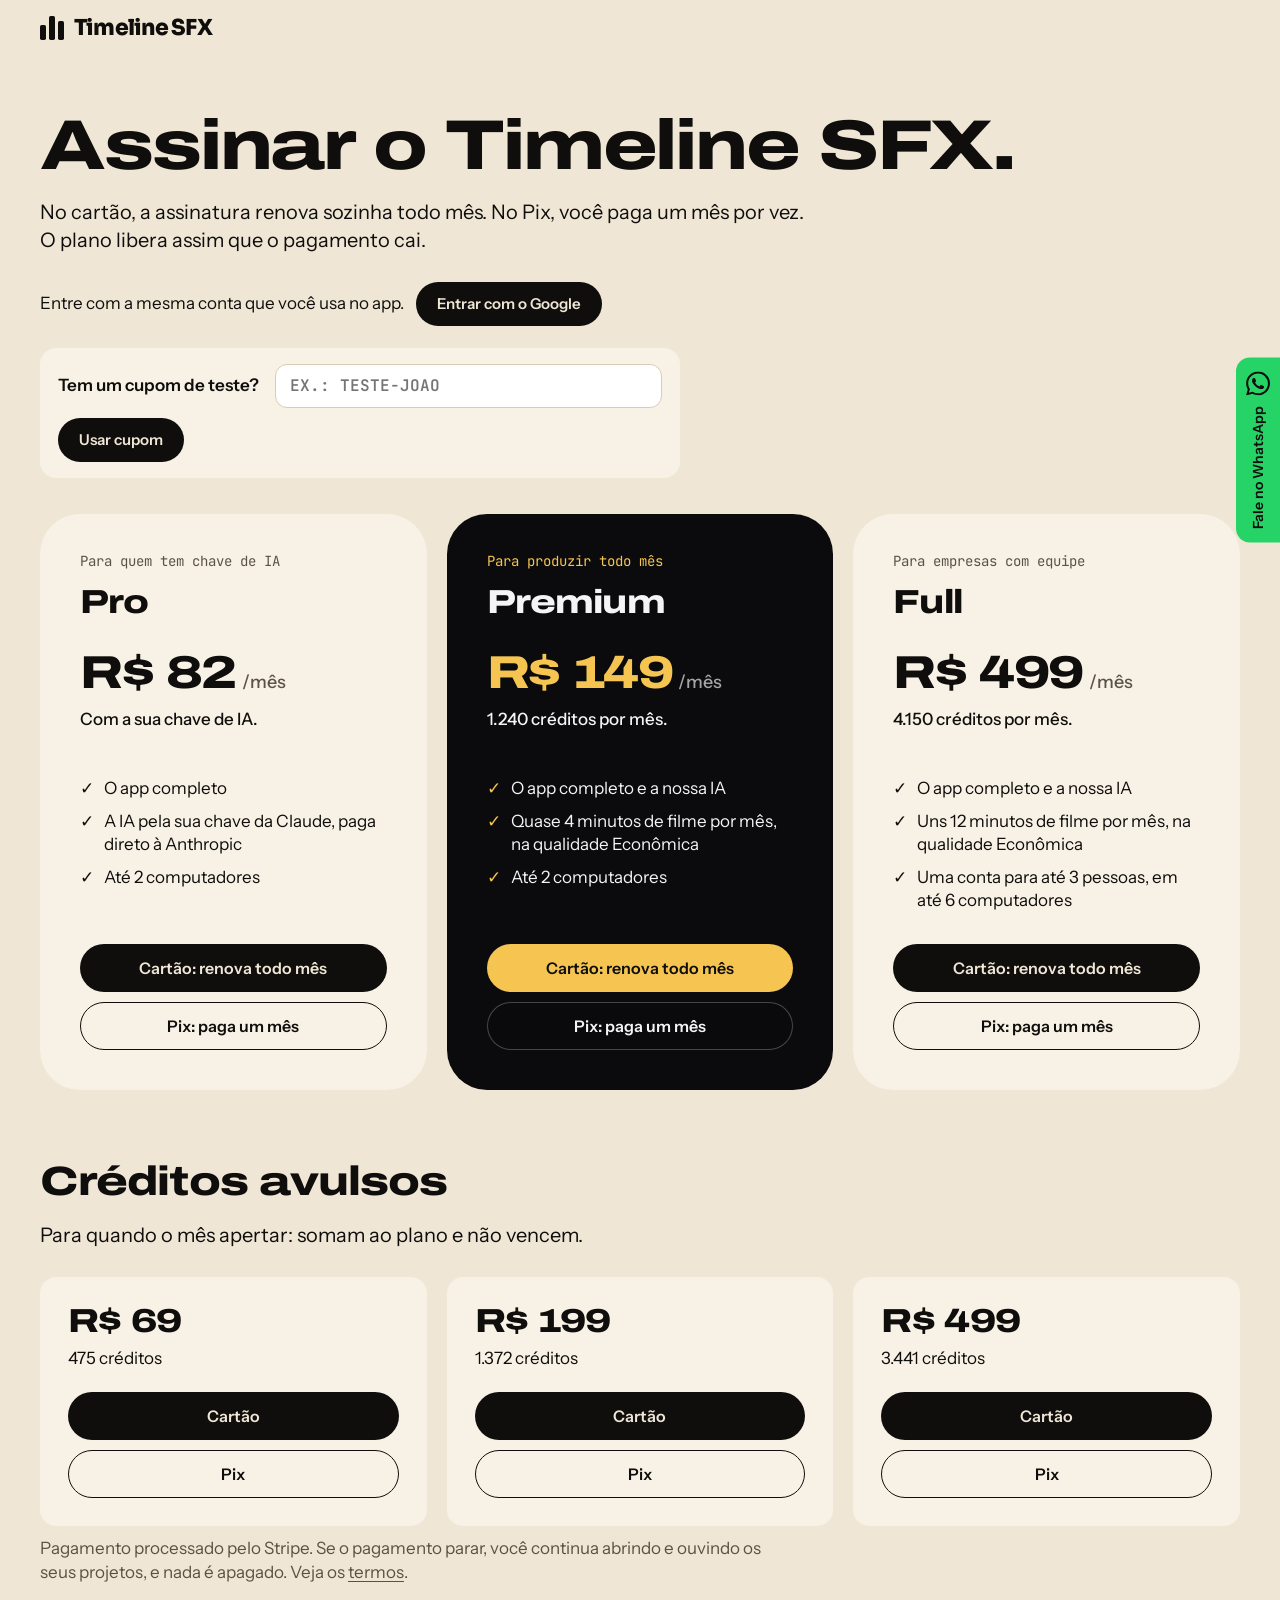
==== commit 06a61a59: "Download para Mac e Windows (0.2.38) O botão do sistema de quem visita vem na frente, cada um com os" ====
--- a/assinar.html
+++ b/assinar.html
@@ -44,7 +44,7 @@
         <ul>
           <li>O app completo</li>
           <li>A IA pela sua chave da Claude, paga direto à Anthropic</li>
-          <li>Até 2 Macs</li>
+          <li>Até 2 computadores</li>
         </ul>
         <div class="plano-formas">
           <button class="botao botao--tinta" type="button" data-pagar data-tipo="plano" data-plano="Pro" data-forma="cartao">Cartão: renova todo mês</button>
@@ -59,7 +59,7 @@
         <ul>
           <li>O app completo e a nossa IA</li>
           <li>Quase 4 minutos de filme por mês, na qualidade Econômica</li>
-          <li>Até 2 Macs</li>
+          <li>Até 2 computadores</li>
         </ul>
         <div class="plano-formas">
           <button class="botao botao--amarelo" type="button" data-pagar data-tipo="plano" data-plano="Premium" data-forma="cartao">Cartão: renova todo mês</button>
@@ -74,7 +74,7 @@
         <ul>
           <li>O app completo e a nossa IA</li>
           <li>Uns 12 minutos de filme por mês, na qualidade Econômica</li>
-          <li>Uma conta para até 3 pessoas, em até 6 Macs</li>
+          <li>Uma conta para até 3 pessoas, em até 6 computadores</li>
         </ul>
         <div class="plano-formas">
           <button class="botao botao--tinta" type="button" data-pagar data-tipo="plano" data-plano="Full" data-forma="cartao">Cartão: renova todo mês</button>
--- a/estilo.css
+++ b/estilo.css
@@ -175,6 +175,10 @@
 .baixar-caixa { margin-top: 56px; display: flex; flex-direction: column; align-items: center; width: 100%; max-width: 760px; }
 .baixar-passos, .baixar-miudo { max-width: 560px; }
 .baixar-caixa[hidden] { display: none; }
+.baixar-botoes { display: flex; flex-wrap: wrap; justify-content: center; gap: 14px; }
+.baixar-botoes .botao[hidden] { display: none; }
+.baixar-botoes .botao--branco svg { fill: none; stroke: currentColor; }   /* o branco do Google pinta o próprio ícone; a seta não */
+.baixar-passos[hidden] { display: none; }
 .baixar-frase { font-size: clamp(1.3rem, 2.2vw, 1.8rem); font-weight: 500; line-height: 1.25; margin-bottom: 26px; }
 .baixar-miudo { margin-top: 16px; font-size: 15px; color: var(--marfim-2); }
 .baixar-aviso { margin-top: 12px; font-size: 16px; color: var(--amarelo); min-height: 1.5em; }
